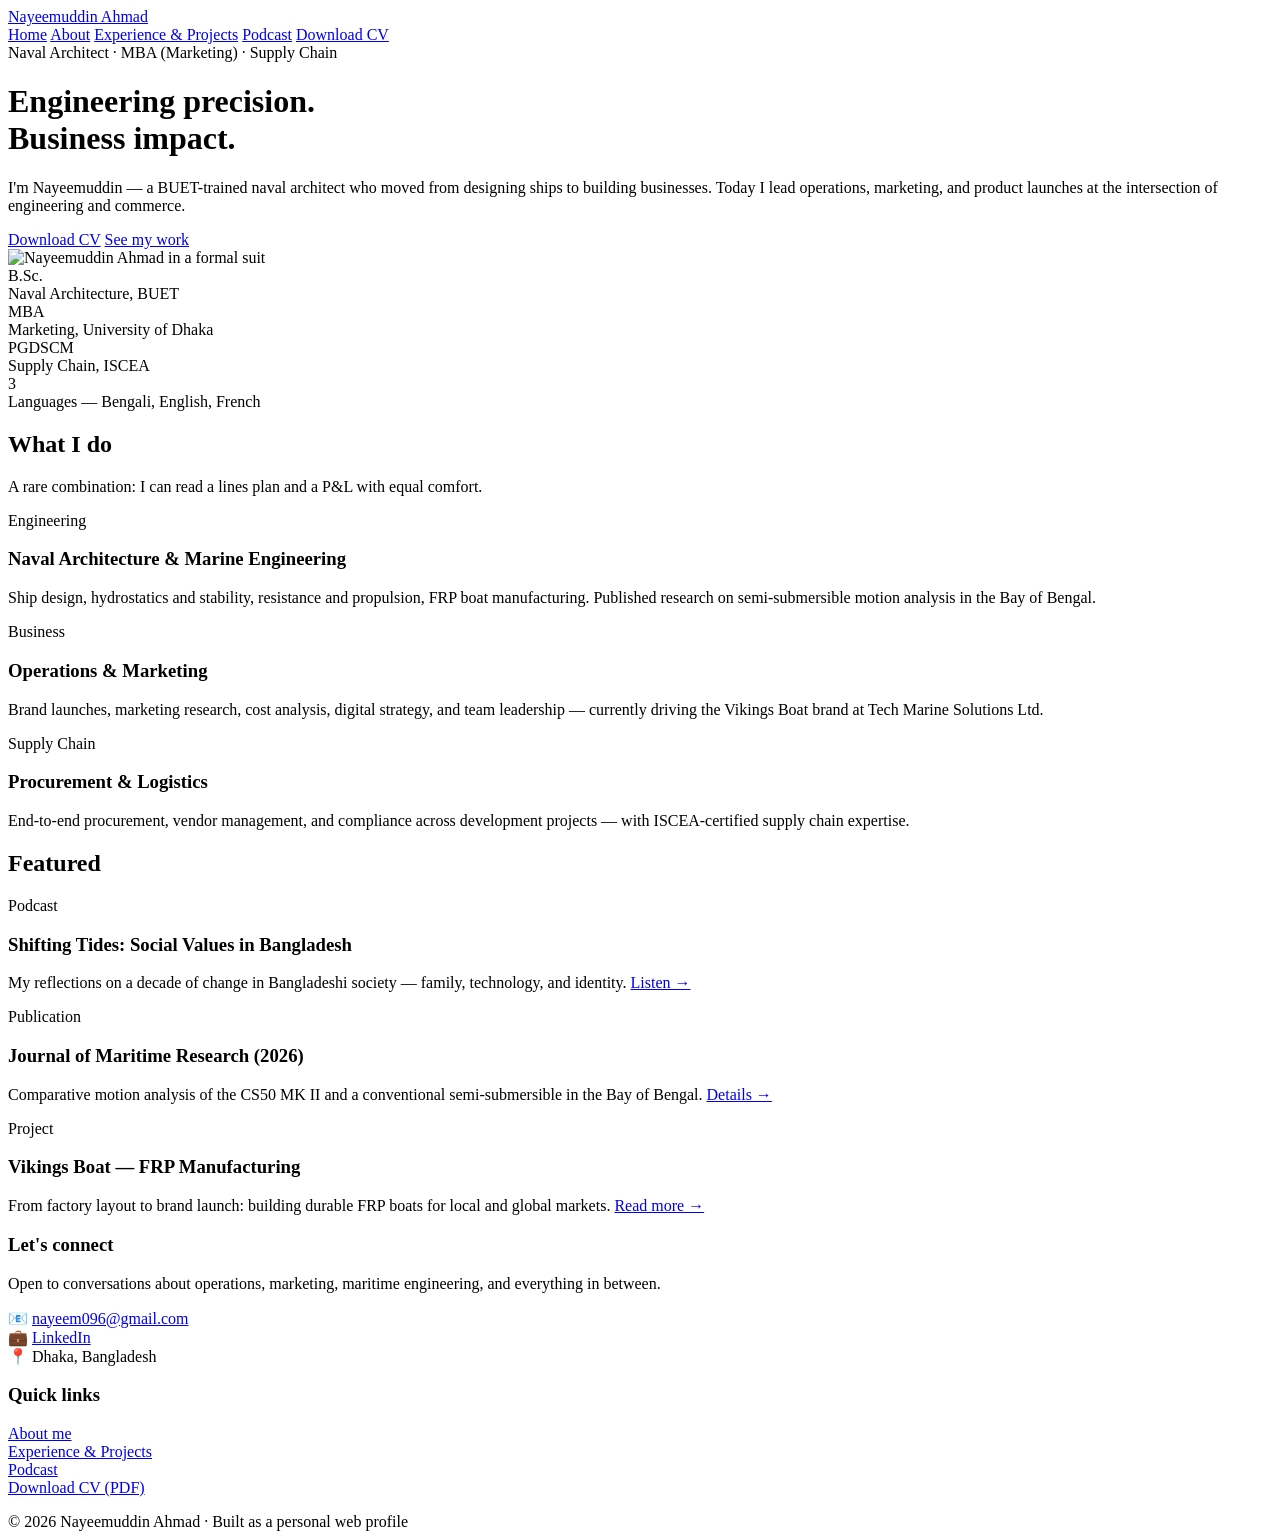
==== index.html @ 68b63eef "Add files via upload" ====
<!DOCTYPE html>
<html lang="en">
<head>
<meta charset="UTF-8">
<meta name="viewport" content="width=device-width, initial-scale=1.0">
<title>Nayeemuddin Ahmad — Naval Architect &amp; Business Operations Professional</title>
<meta name="description" content="Nayeemuddin Ahmad: BUET naval architect turned business operations professional in Dhaka, Bangladesh. Engineering precision meets marketing, supply chain, and operations management.">
<meta property="og:title" content="Nayeemuddin Ahmad — Engineering Precision, Business Impact">
<meta property="og:description" content="Naval architect turned business operations professional. Portfolio, experience, podcast, and CV.">
<meta property="og:image" content="assets/hero.jpg">
<link rel="preconnect" href="https://fonts.googleapis.com">
<link href="https://fonts.googleapis.com/css2?family=Inter:wght@400;500;600;700;800&display=swap" rel="stylesheet">
<link rel="stylesheet" href="assets/style.css">
</head>
<body>

<nav class="nav">
  <div class="nav-inner">
    <a class="nav-brand" href="index.html">Nayeemuddin Ahmad</a>
    <div class="nav-links">
      <a href="index.html" class="active">Home</a>
      <a href="about.html">About</a>
      <a href="work.html">Experience &amp; Projects</a>
      <a href="podcast.html">Podcast</a>
      <a href="assets/Nayeemuddin-Ahmad-CV.pdf" download>Download CV</a>
    </div>
  </div>
</nav>

<header class="hero">
  <div class="wrap hero-grid">
    <div>
      <div class="kicker">Naval Architect · MBA (Marketing) · Supply Chain</div>
      <h1>Engineering precision.<br><span>Business impact.</span></h1>
      <p class="lede">I'm Nayeemuddin — a BUET-trained naval architect who moved from designing ships to building businesses. Today I lead operations, marketing, and product launches at the intersection of engineering and commerce.</p>
      <div class="btn-row">
        <a class="btn btn-primary" href="assets/Nayeemuddin-Ahmad-CV.pdf" download>Download CV</a>
        <a class="btn btn-ghost" href="work.html">See my work</a>
      </div>
    </div>
    <div class="hero-photo">
      <img src="assets/hero.jpg" alt="Nayeemuddin Ahmad in a formal suit">
    </div>
  </div>
</header>

<section>
  <div class="wrap">
    <div class="stats">
      <div class="stat"><div class="num">B.Sc.</div><div class="lbl">Naval Architecture, BUET</div></div>
      <div class="stat"><div class="num">MBA</div><div class="lbl">Marketing, University of Dhaka</div></div>
      <div class="stat"><div class="num">PGDSCM</div><div class="lbl">Supply Chain, ISCEA</div></div>
      <div class="stat"><div class="num">3</div><div class="lbl">Languages — Bengali, English, French</div></div>
    </div>
  </div>
</section>

<section style="padding-top:0">
  <div class="wrap">
    <h2 class="section-title">What I do</h2>
    <p class="section-sub">A rare combination: I can read a lines plan and a P&amp;L with equal comfort.</p>
    <div class="card-grid">
      <div class="card">
        <span class="tag">Engineering</span>
        <h3>Naval Architecture &amp; Marine Engineering</h3>
        <p>Ship design, hydrostatics and stability, resistance and propulsion, FRP boat manufacturing. Published research on semi-submersible motion analysis in the Bay of Bengal.</p>
      </div>
      <div class="card">
        <span class="tag">Business</span>
        <h3>Operations &amp; Marketing</h3>
        <p>Brand launches, marketing research, cost analysis, digital strategy, and team leadership — currently driving the Vikings Boat brand at Tech Marine Solutions Ltd.</p>
      </div>
      <div class="card">
        <span class="tag">Supply Chain</span>
        <h3>Procurement &amp; Logistics</h3>
        <p>End-to-end procurement, vendor management, and compliance across development projects — with ISCEA-certified supply chain expertise.</p>
      </div>
    </div>
  </div>
</section>

<section style="padding-top:0">
  <div class="wrap">
    <h2 class="section-title">Featured</h2>
    <div class="card-grid">
      <div class="card">
        <span class="tag">Podcast</span>
        <h3>Shifting Tides: Social Values in Bangladesh</h3>
        <p>My reflections on a decade of change in Bangladeshi society — family, technology, and identity. <a href="podcast.html">Listen →</a></p>
      </div>
      <div class="card">
        <span class="tag">Publication</span>
        <h3>Journal of Maritime Research (2026)</h3>
        <p>Comparative motion analysis of the CS50 MK II and a conventional semi-submersible in the Bay of Bengal. <a href="work.html#thesis">Details →</a></p>
      </div>
      <div class="card">
        <span class="tag">Project</span>
        <h3>Vikings Boat — FRP Manufacturing</h3>
        <p>From factory layout to brand launch: building durable FRP boats for local and global markets. <a href="work.html#projects">Read more →</a></p>
      </div>
    </div>
  </div>
</section>

<footer>
  <div class="wrap">
    <div class="footer-grid">
      <div>
        <h3>Let's connect</h3>
        <p>Open to conversations about operations, marketing, maritime engineering, and everything in between.</p>
        <p style="margin-top:0.8rem">
          📧 <a href="mailto:nayeem096@gmail.com">nayeem096@gmail.com</a><br>
          💼 <a href="https://www.linkedin.com/in/nayeemuddin-ahmad-47b170160" target="_blank" rel="noopener">LinkedIn</a><br>
          📍 Dhaka, Bangladesh
        </p>
      </div>
      <div>
        <h3>Quick links</h3>
        <p>
          <a href="about.html">About me</a><br>
          <a href="work.html">Experience &amp; Projects</a><br>
          <a href="podcast.html">Podcast</a><br>
          <a href="assets/Nayeemuddin-Ahmad-CV.pdf" download>Download CV (PDF)</a>
        </p>
      </div>
    </div>
    <div class="footer-meta">© 2026 Nayeemuddin Ahmad · Built as a personal web profile</div>
  </div>
</footer>

</body>
</html>
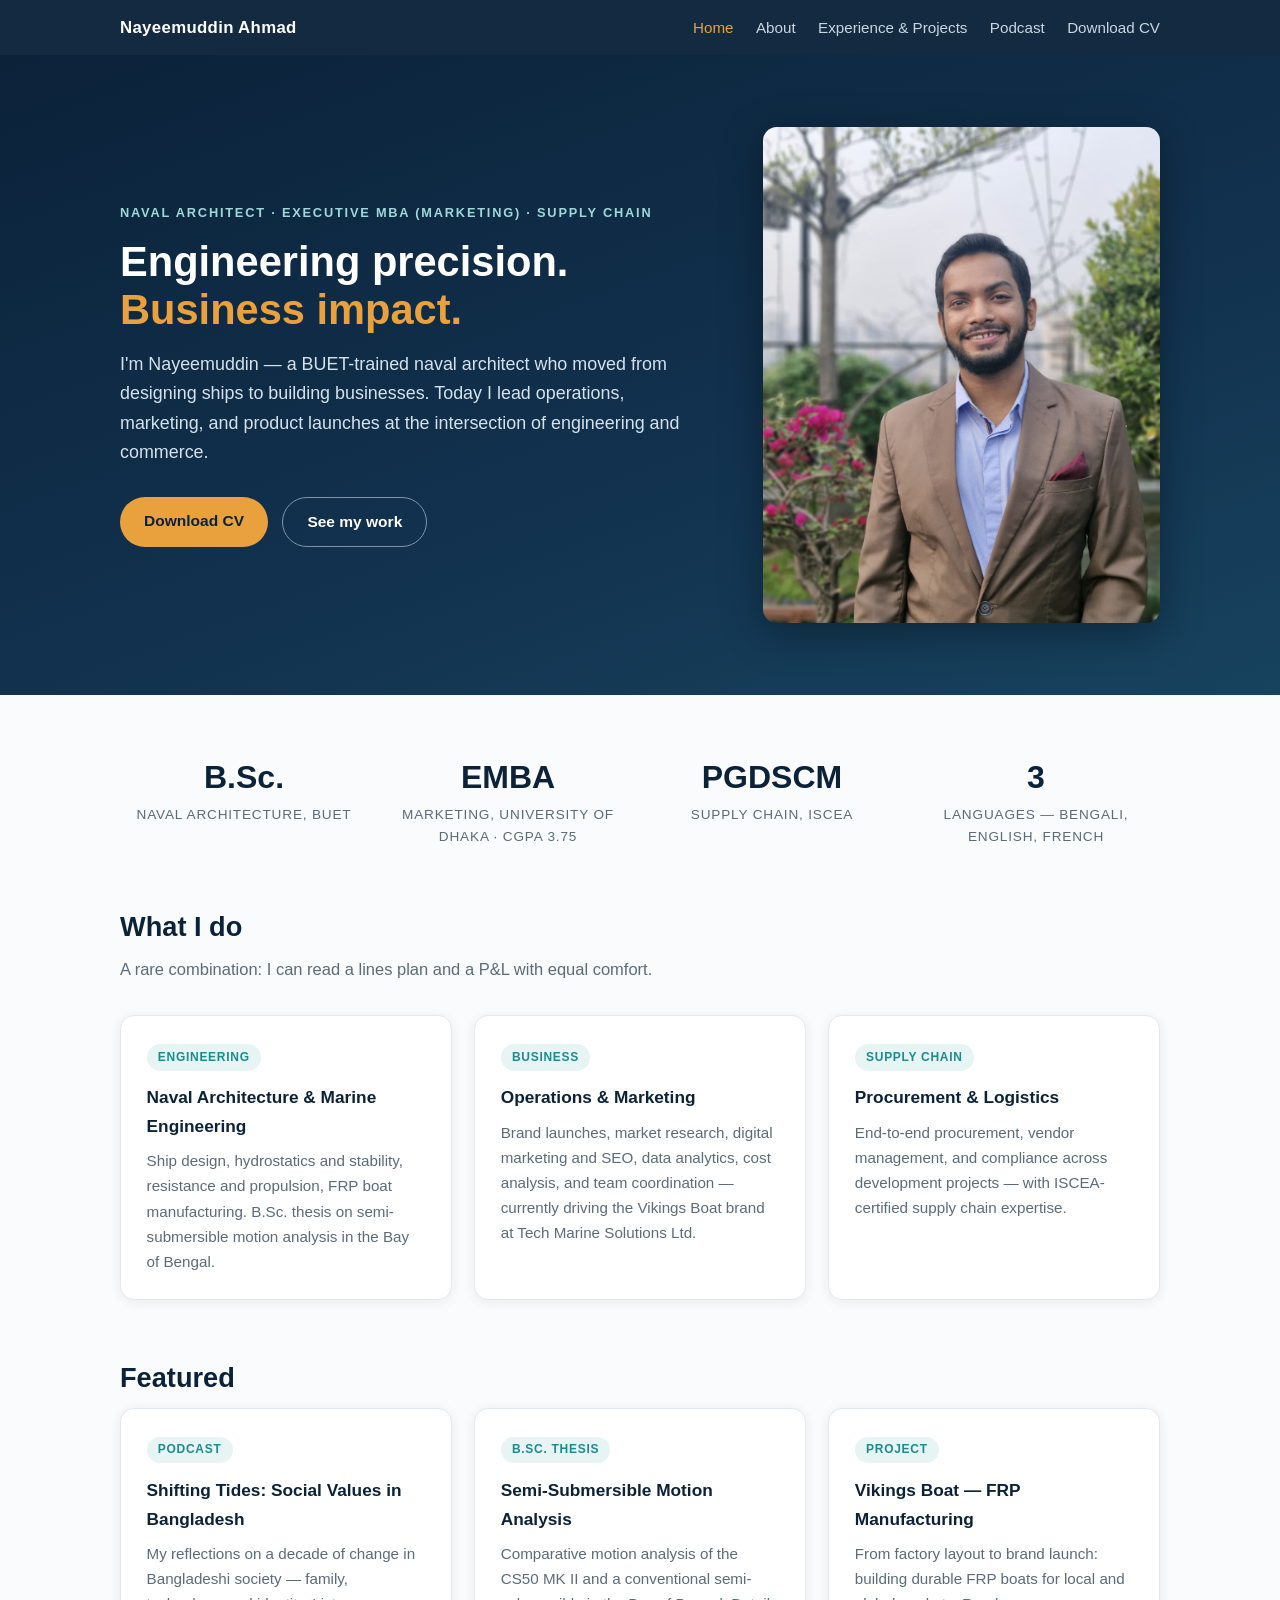
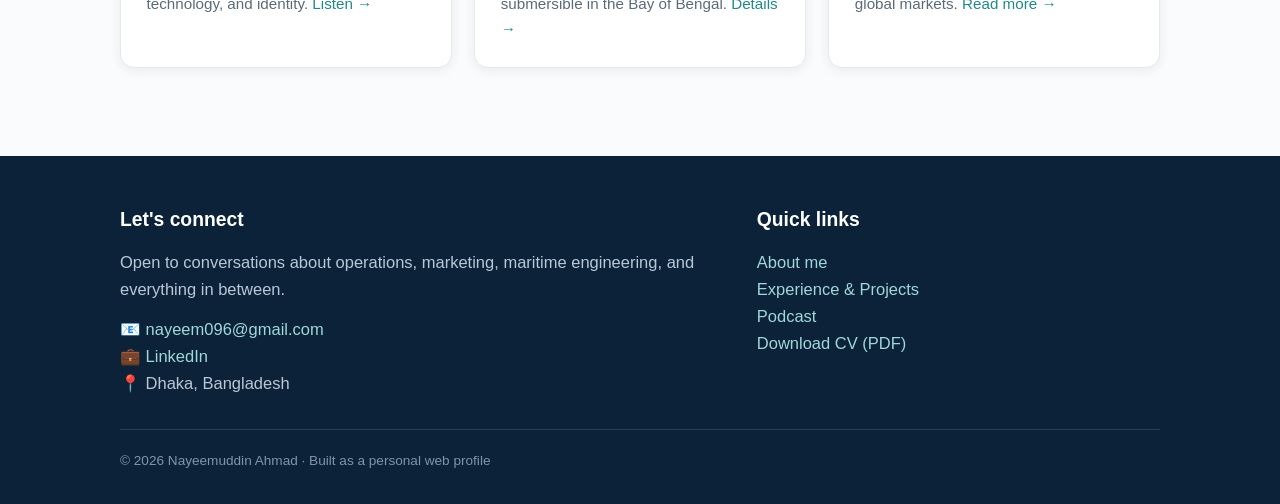
==== commit 4df8d6b5: "Update site content to match updated CV" ====
--- a/index.html
+++ b/index.html
@@ -30,7 +30,7 @@
 <header class="hero">
   <div class="wrap hero-grid">
     <div>
-      <div class="kicker">Naval Architect · MBA (Marketing) · Supply Chain</div>
+      <div class="kicker">Naval Architect · Executive MBA (Marketing) · Supply Chain</div>
       <h1>Engineering precision.<br><span>Business impact.</span></h1>
       <p class="lede">I'm Nayeemuddin — a BUET-trained naval architect who moved from designing ships to building businesses. Today I lead operations, marketing, and product launches at the intersection of engineering and commerce.</p>
       <div class="btn-row">
@@ -48,7 +48,7 @@
   <div class="wrap">
     <div class="stats">
       <div class="stat"><div class="num">B.Sc.</div><div class="lbl">Naval Architecture, BUET</div></div>
-      <div class="stat"><div class="num">MBA</div><div class="lbl">Marketing, University of Dhaka</div></div>
+      <div class="stat"><div class="num">EMBA</div><div class="lbl">Marketing, University of Dhaka · CGPA 3.75</div></div>
       <div class="stat"><div class="num">PGDSCM</div><div class="lbl">Supply Chain, ISCEA</div></div>
       <div class="stat"><div class="num">3</div><div class="lbl">Languages — Bengali, English, French</div></div>
     </div>
@@ -63,12 +63,12 @@
       <div class="card">
         <span class="tag">Engineering</span>
         <h3>Naval Architecture &amp; Marine Engineering</h3>
-        <p>Ship design, hydrostatics and stability, resistance and propulsion, FRP boat manufacturing. Published research on semi-submersible motion analysis in the Bay of Bengal.</p>
+        <p>Ship design, hydrostatics and stability, resistance and propulsion, FRP boat manufacturing. B.Sc. thesis on semi-submersible motion analysis in the Bay of Bengal.</p>
       </div>
       <div class="card">
         <span class="tag">Business</span>
         <h3>Operations &amp; Marketing</h3>
-        <p>Brand launches, marketing research, cost analysis, digital strategy, and team leadership — currently driving the Vikings Boat brand at Tech Marine Solutions Ltd.</p>
+        <p>Brand launches, market research, digital marketing and SEO, data analytics, cost analysis, and team coordination — currently driving the Vikings Boat brand at Tech Marine Solutions Ltd.</p>
       </div>
       <div class="card">
         <span class="tag">Supply Chain</span>
@@ -89,8 +89,8 @@
         <p>My reflections on a decade of change in Bangladeshi society — family, technology, and identity. <a href="podcast.html">Listen →</a></p>
       </div>
       <div class="card">
-        <span class="tag">Publication</span>
-        <h3>Journal of Maritime Research (2026)</h3>
+        <span class="tag">B.Sc. Thesis</span>
+        <h3>Semi-Submersible Motion Analysis</h3>
         <p>Comparative motion analysis of the CS50 MK II and a conventional semi-submersible in the Bay of Bengal. <a href="work.html#thesis">Details →</a></p>
       </div>
       <div class="card">
--- a/assets/style.css
+++ b/assets/style.css
@@ -0,0 +1,147 @@
+/* Nayeemuddin Ahmad — Personal Site */
+:root {
+  --navy: #0b2239;
+  --navy-2: #12324f;
+  --teal: #1f8a8c;
+  --teal-light: #e6f4f4;
+  --amber: #e8a13d;
+  --ink: #1d2a35;
+  --muted: #5b6b78;
+  --bg: #fafbfc;
+  --card: #ffffff;
+  --line: #e3e9ee;
+  --radius: 14px;
+  --shadow: 0 2px 12px rgba(11, 34, 57, 0.08);
+}
+
+* { margin: 0; padding: 0; box-sizing: border-box; }
+html { scroll-behavior: smooth; }
+body {
+  font-family: "Inter", -apple-system, "Segoe UI", Roboto, Helvetica, Arial, sans-serif;
+  color: var(--ink);
+  background: var(--bg);
+  line-height: 1.65;
+  font-size: 16.5px;
+}
+img { max-width: 100%; display: block; }
+a { color: var(--teal); text-decoration: none; }
+a:hover { text-decoration: underline; }
+
+/* ---------- Nav ---------- */
+.nav {
+  position: sticky; top: 0; z-index: 50;
+  background: rgba(11, 34, 57, 0.96);
+  backdrop-filter: blur(8px);
+  color: #fff;
+}
+.nav-inner {
+  max-width: 1080px; margin: 0 auto; padding: 0.85rem 1.25rem;
+  display: flex; align-items: center; justify-content: space-between; flex-wrap: wrap; gap: 0.5rem;
+}
+.nav-brand { font-weight: 700; font-size: 1.05rem; color: #fff; letter-spacing: 0.02em; }
+.nav-brand:hover { text-decoration: none; }
+.nav-links { display: flex; gap: 1.4rem; flex-wrap: wrap; }
+.nav-links a { color: #c9d6e2; font-size: 0.95rem; font-weight: 500; }
+.nav-links a:hover { color: #fff; text-decoration: none; }
+.nav-links a.active { color: var(--amber); }
+
+/* ---------- Layout ---------- */
+.wrap { max-width: 1080px; margin: 0 auto; padding: 0 1.25rem; }
+section { padding: 3.5rem 0; }
+.section-title { font-size: 1.7rem; color: var(--navy); margin-bottom: 0.4rem; }
+.section-sub { color: var(--muted); margin-bottom: 2rem; max-width: 640px; }
+
+/* ---------- Hero ---------- */
+.hero {
+  background: linear-gradient(160deg, var(--navy) 0%, var(--navy-2) 60%, #17435f 100%);
+  color: #fff; padding: 4.5rem 0;
+}
+.hero-grid { display: grid; grid-template-columns: 1.2fr 0.8fr; gap: 3rem; align-items: center; }
+.hero h1 { font-size: 2.6rem; line-height: 1.15; margin-bottom: 1rem; }
+.hero h1 span { color: var(--amber); }
+.hero .kicker {
+  text-transform: uppercase; letter-spacing: 0.14em; font-size: 0.8rem;
+  color: #9fd8d9; font-weight: 600; margin-bottom: 0.9rem;
+}
+.hero p.lede { font-size: 1.12rem; color: #d5e2ec; max-width: 560px; margin-bottom: 1.8rem; }
+.hero-photo img {
+  border-radius: var(--radius); box-shadow: 0 10px 40px rgba(0,0,0,0.35);
+  aspect-ratio: 4/5; object-fit: cover; object-position: top;
+}
+.btn-row { display: flex; gap: 0.9rem; flex-wrap: wrap; }
+.btn {
+  display: inline-block; padding: 0.72rem 1.5rem; border-radius: 999px;
+  font-weight: 600; font-size: 0.97rem; transition: transform 0.15s ease, box-shadow 0.15s ease;
+}
+.btn:hover { text-decoration: none; transform: translateY(-2px); }
+.btn-primary { background: var(--amber); color: var(--navy); }
+.btn-ghost { border: 1.5px solid #7f96a9; color: #fff; }
+.btn-teal { background: var(--teal); color: #fff; }
+
+/* ---------- Cards ---------- */
+.card-grid { display: grid; grid-template-columns: repeat(3, 1fr); gap: 1.4rem; }
+.card {
+  background: var(--card); border: 1px solid var(--line); border-radius: var(--radius);
+  padding: 1.6rem; box-shadow: var(--shadow);
+}
+.card h3 { color: var(--navy); font-size: 1.08rem; margin-bottom: 0.5rem; }
+.card p { color: var(--muted); font-size: 0.95rem; }
+.card .tag {
+  display: inline-block; background: var(--teal-light); color: var(--teal);
+  font-size: 0.75rem; font-weight: 700; letter-spacing: 0.06em; text-transform: uppercase;
+  padding: 0.2rem 0.7rem; border-radius: 999px; margin-bottom: 0.8rem;
+}
+
+/* ---------- Timeline ---------- */
+.timeline { border-left: 2.5px solid var(--teal); margin-left: 0.4rem; padding-left: 1.8rem; }
+.t-item { position: relative; margin-bottom: 2.4rem; }
+.t-item::before {
+  content: ""; position: absolute; left: -2.36rem; top: 0.35rem;
+  width: 13px; height: 13px; border-radius: 50%;
+  background: var(--amber); border: 2.5px solid var(--navy);
+}
+.t-item .t-date { font-size: 0.83rem; color: var(--teal); font-weight: 700; text-transform: uppercase; letter-spacing: 0.05em; }
+.t-item h3 { color: var(--navy); font-size: 1.15rem; margin: 0.15rem 0; }
+.t-item .t-org { color: var(--muted); font-weight: 600; font-size: 0.95rem; margin-bottom: 0.5rem; }
+.t-item ul { margin: 0.5rem 0 0 1.1rem; color: var(--ink); }
+.t-item li { margin-bottom: 0.35rem; font-size: 0.97rem; }
+
+/* ---------- About ---------- */
+.about-grid { display: grid; grid-template-columns: 0.8fr 1.2fr; gap: 3rem; align-items: start; }
+.about-photo img { border-radius: var(--radius); box-shadow: var(--shadow); }
+.about-text p { margin-bottom: 1.1rem; }
+.pill-row { display: flex; flex-wrap: wrap; gap: 0.55rem; margin-top: 0.8rem; }
+.pill {
+  background: var(--card); border: 1px solid var(--line); color: var(--ink);
+  padding: 0.35rem 0.95rem; border-radius: 999px; font-size: 0.88rem; font-weight: 500;
+}
+
+/* ---------- Podcast ---------- */
+.pod-card {
+  display: grid; grid-template-columns: 240px 1fr; gap: 2rem; align-items: center;
+  background: var(--card); border: 1px solid var(--line); border-radius: var(--radius);
+  padding: 2rem; box-shadow: var(--shadow);
+}
+.pod-card img { border-radius: 10px; }
+audio { width: 100%; margin-top: 1rem; }
+
+/* ---------- Stats strip ---------- */
+.stats { display: grid; grid-template-columns: repeat(4, 1fr); gap: 1rem; text-align: center; }
+.stat .num { font-size: 2rem; font-weight: 800; color: var(--navy); }
+.stat .lbl { font-size: 0.85rem; color: var(--muted); text-transform: uppercase; letter-spacing: 0.06em; }
+
+/* ---------- Footer ---------- */
+footer { background: var(--navy); color: #b9c8d6; padding: 3rem 0 2rem; margin-top: 2rem; }
+footer h3 { color: #fff; margin-bottom: 0.8rem; }
+footer a { color: #9fd8d9; }
+.footer-grid { display: grid; grid-template-columns: 1.2fr 0.8fr; gap: 2rem; margin-bottom: 2rem; }
+.footer-meta { border-top: 1px solid #23425e; padding-top: 1.2rem; font-size: 0.85rem; color: #7f96a9; }
+
+/* ---------- Responsive ---------- */
+@media (max-width: 820px) {
+  .hero-grid, .about-grid, .footer-grid, .pod-card { grid-template-columns: 1fr; }
+  .card-grid { grid-template-columns: 1fr; }
+  .stats { grid-template-columns: repeat(2, 1fr); }
+  .hero h1 { font-size: 2rem; }
+  .hero-photo { max-width: 340px; }
+}
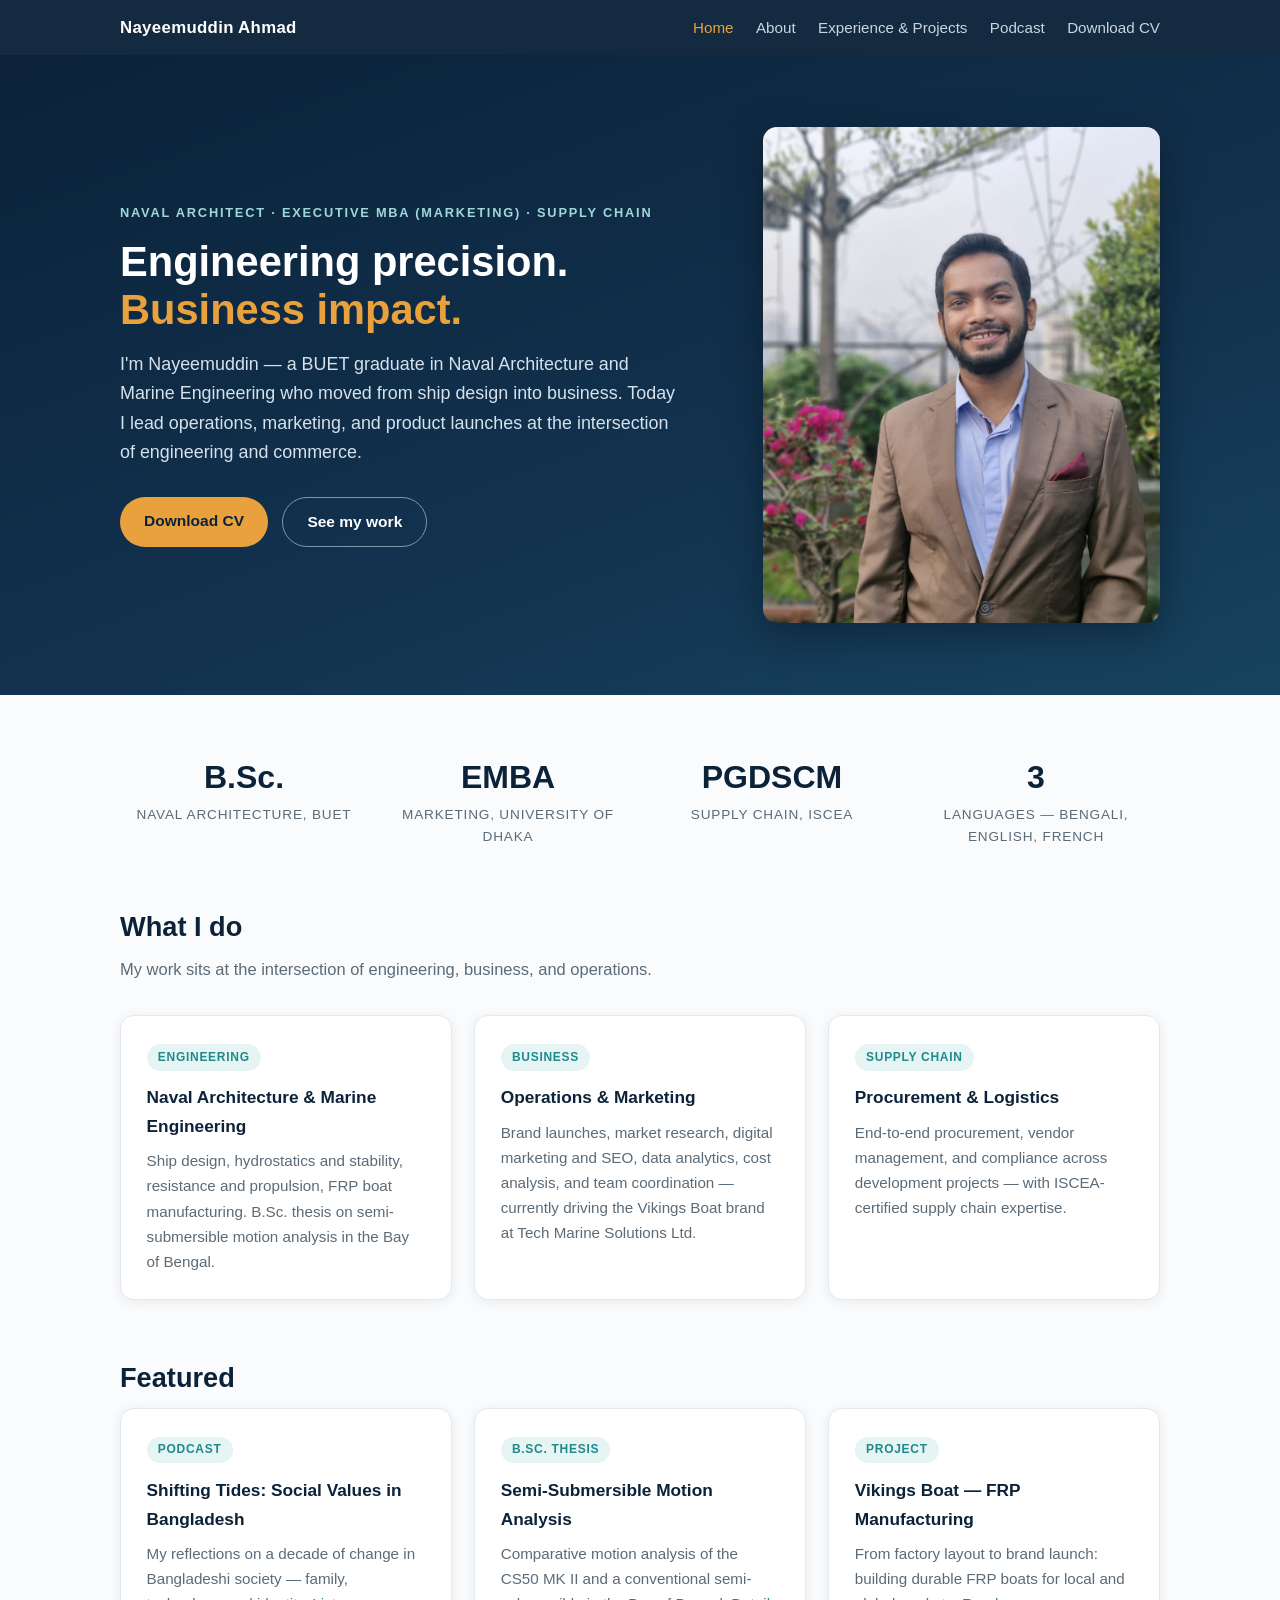
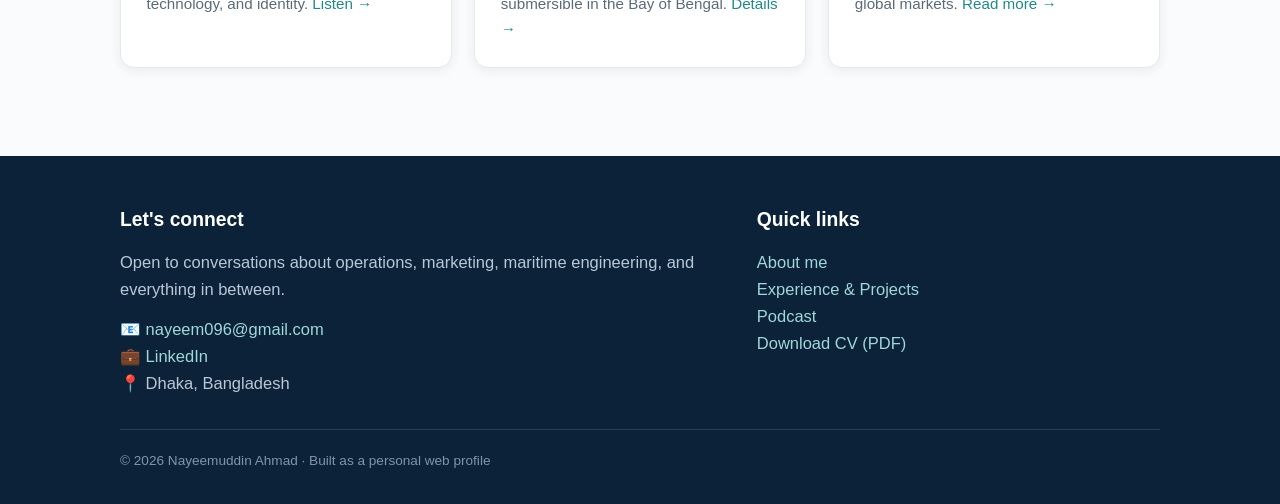
==== commit ca424df4: "Final content update: home, about, experience, podcast" ====
--- a/index.html
+++ b/index.html
@@ -32,7 +32,7 @@
     <div>
       <div class="kicker">Naval Architect · Executive MBA (Marketing) · Supply Chain</div>
       <h1>Engineering precision.<br><span>Business impact.</span></h1>
-      <p class="lede">I'm Nayeemuddin — a BUET-trained naval architect who moved from designing ships to building businesses. Today I lead operations, marketing, and product launches at the intersection of engineering and commerce.</p>
+      <p class="lede">I'm Nayeemuddin — a BUET graduate in Naval Architecture and Marine Engineering who moved from ship design into business. Today I lead operations, marketing, and product launches at the intersection of engineering and commerce.</p>
       <div class="btn-row">
         <a class="btn btn-primary" href="assets/Nayeemuddin-Ahmad-CV.pdf" download>Download CV</a>
         <a class="btn btn-ghost" href="work.html">See my work</a>
@@ -48,7 +48,7 @@
   <div class="wrap">
     <div class="stats">
       <div class="stat"><div class="num">B.Sc.</div><div class="lbl">Naval Architecture, BUET</div></div>
-      <div class="stat"><div class="num">EMBA</div><div class="lbl">Marketing, University of Dhaka · CGPA 3.75</div></div>
+      <div class="stat"><div class="num">EMBA</div><div class="lbl">Marketing, University of Dhaka</div></div>
       <div class="stat"><div class="num">PGDSCM</div><div class="lbl">Supply Chain, ISCEA</div></div>
       <div class="stat"><div class="num">3</div><div class="lbl">Languages — Bengali, English, French</div></div>
     </div>
@@ -58,7 +58,7 @@
 <section style="padding-top:0">
   <div class="wrap">
     <h2 class="section-title">What I do</h2>
-    <p class="section-sub">A rare combination: I can read a lines plan and a P&amp;L with equal comfort.</p>
+    <p class="section-sub">My work sits at the intersection of engineering, business, and operations.</p>
     <div class="card-grid">
       <div class="card">
         <span class="tag">Engineering</span>
--- a/assets/style.css
+++ b/assets/style.css
@@ -145,3 +145,7 @@
   .hero h1 { font-size: 2rem; }
   .hero-photo { max-width: 340px; }
 }
+
+/* two-column card grid (Research) */
+.card-grid.two { grid-template-columns: repeat(2, 1fr); }
+@media (max-width: 820px) { .card-grid.two { grid-template-columns: 1fr; } }
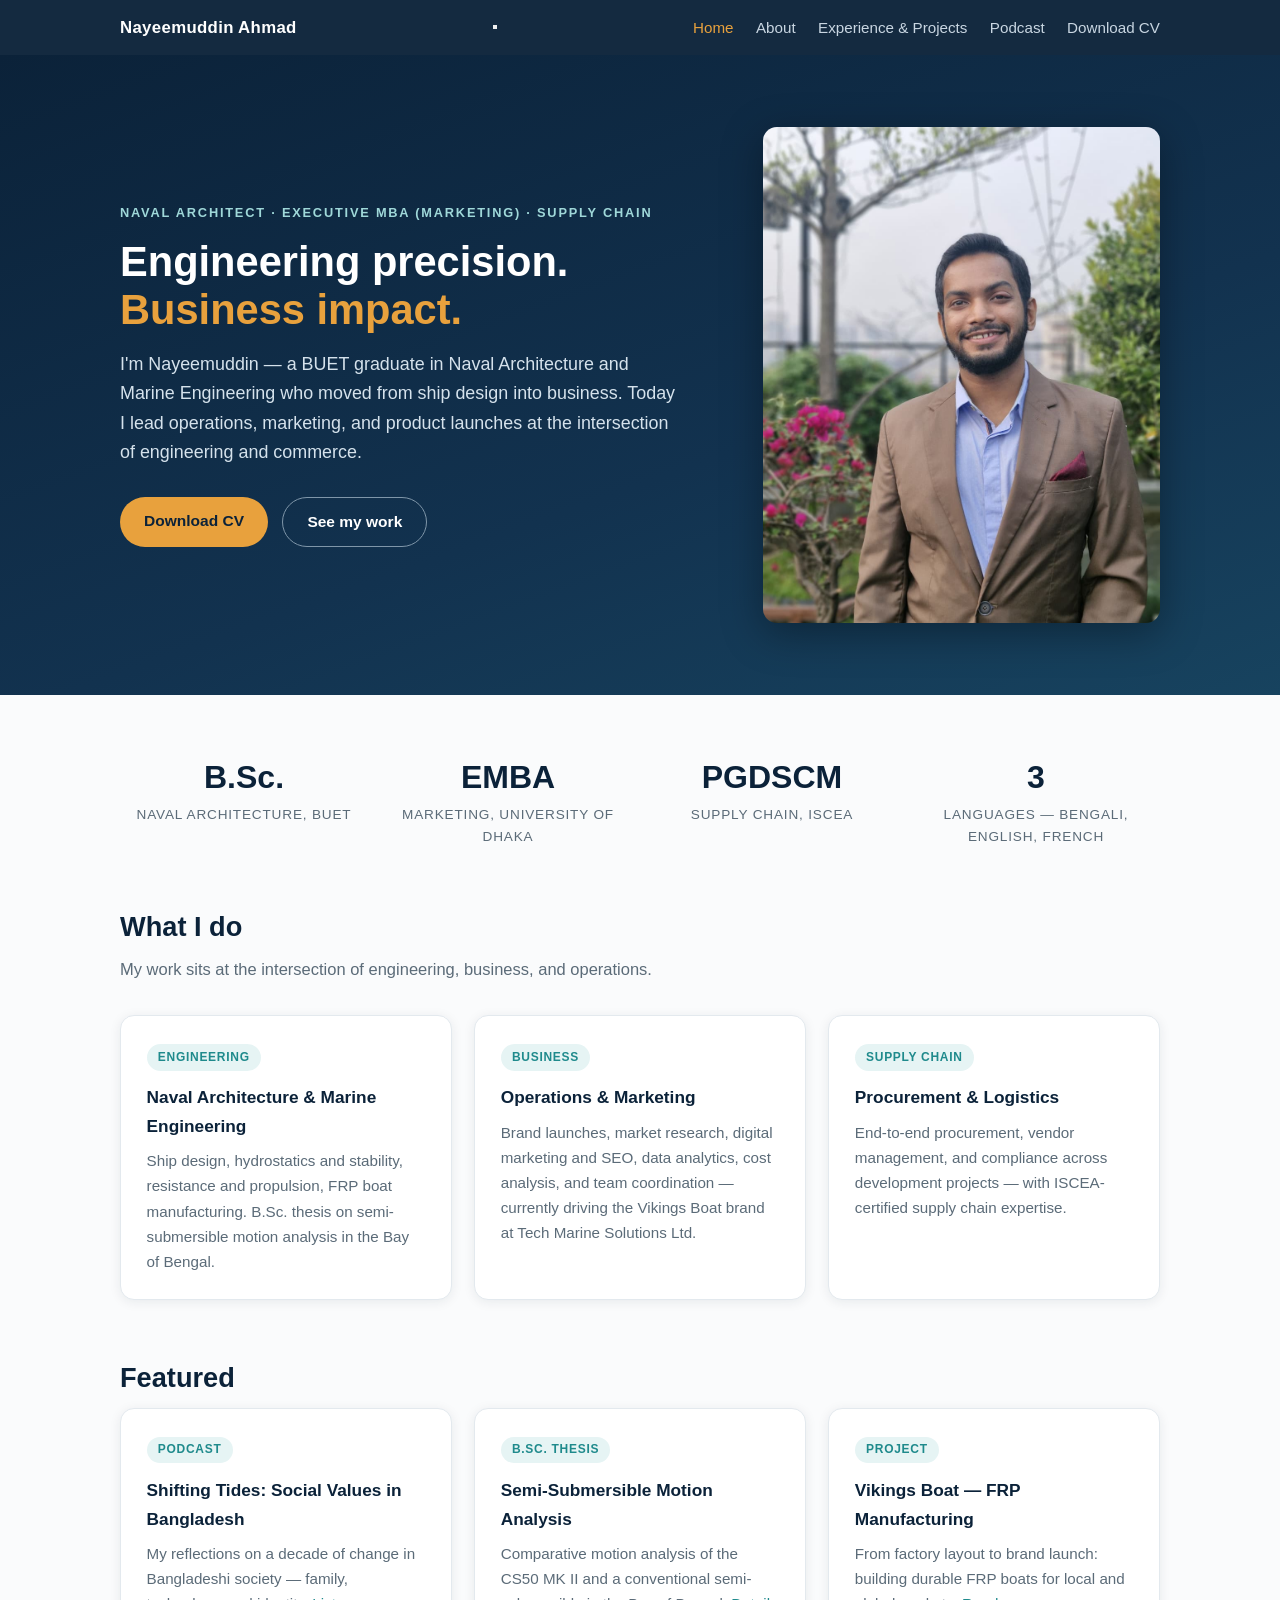
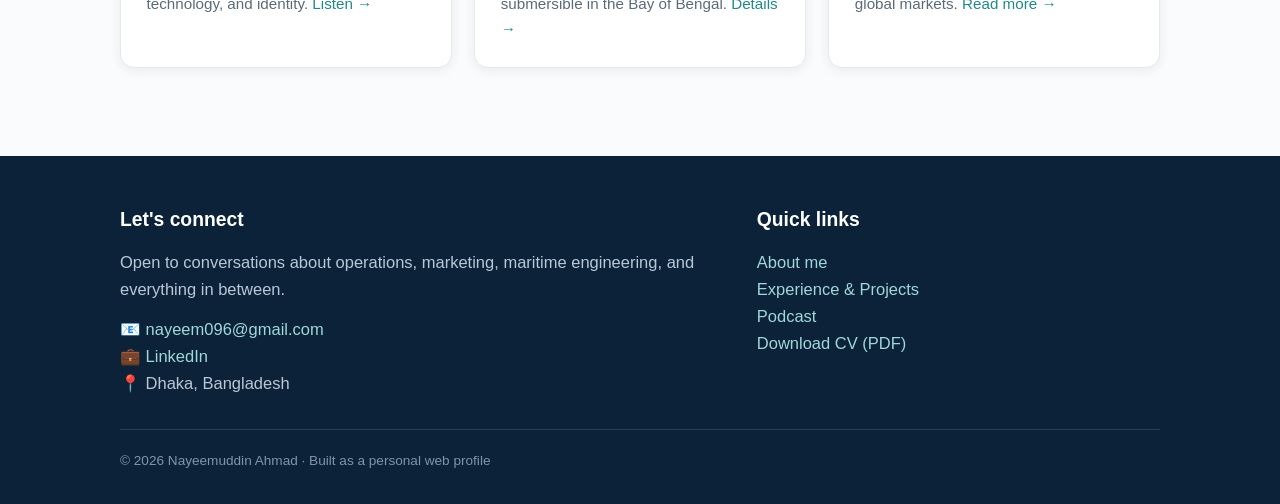
==== commit 7a9b0d9f: "Add mobile menu button to all pages" ====
--- a/index.html
+++ b/index.html
@@ -11,13 +11,17 @@
 <link rel="preconnect" href="https://fonts.googleapis.com">
 <link href="https://fonts.googleapis.com/css2?family=Inter:wght@400;500;600;700;800&display=swap" rel="stylesheet">
 <link rel="stylesheet" href="assets/style.css">
+<script src="assets/nav.js" defer></script>
 </head>
 <body>
 
 <nav class="nav">
   <div class="nav-inner">
     <a class="nav-brand" href="index.html">Nayeemuddin Ahmad</a>
-    <div class="nav-links">
+    <button class="nav-toggle" type="button" aria-label="Open menu" aria-expanded="false" aria-controls="nav-links">
+      <span></span><span></span><span></span>
+    </button>
+    <div class="nav-links" id="nav-links">
       <a href="index.html" class="active">Home</a>
       <a href="about.html">About</a>
       <a href="work.html">Experience &amp; Projects</a>
